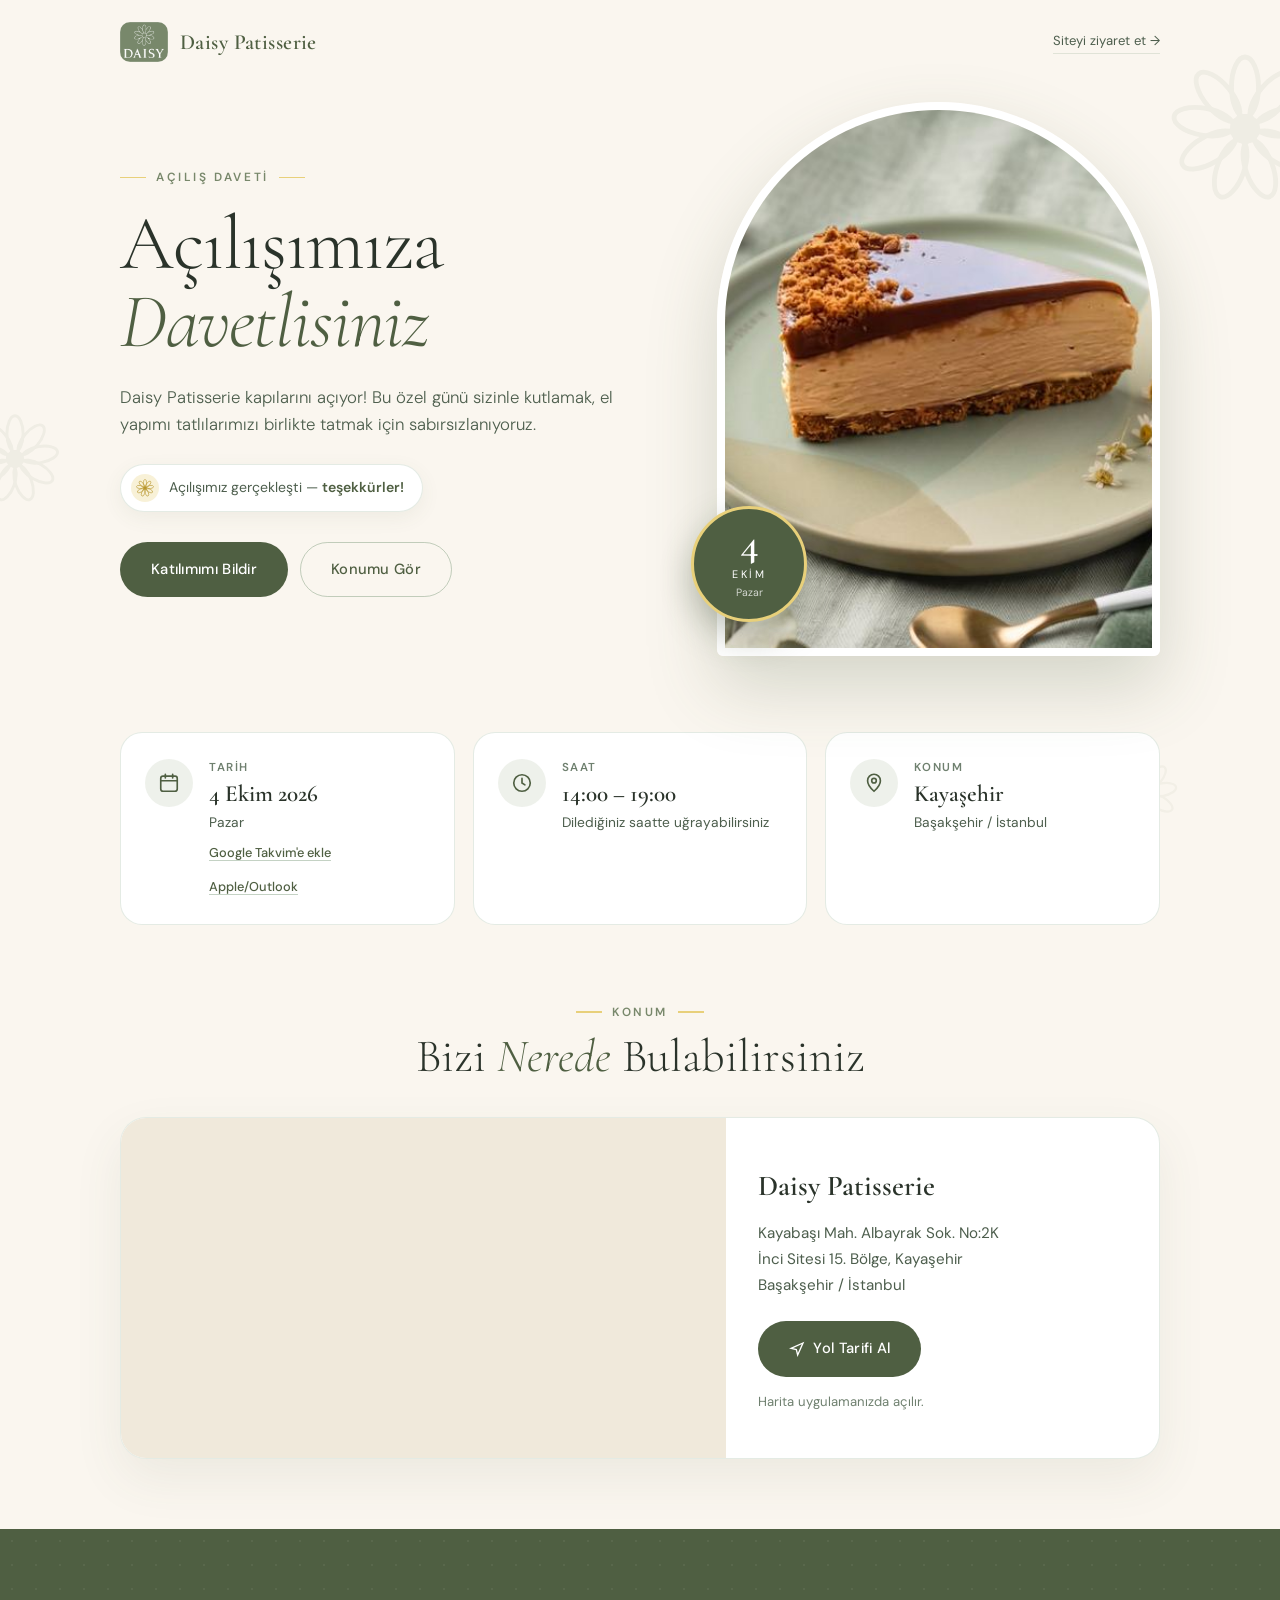
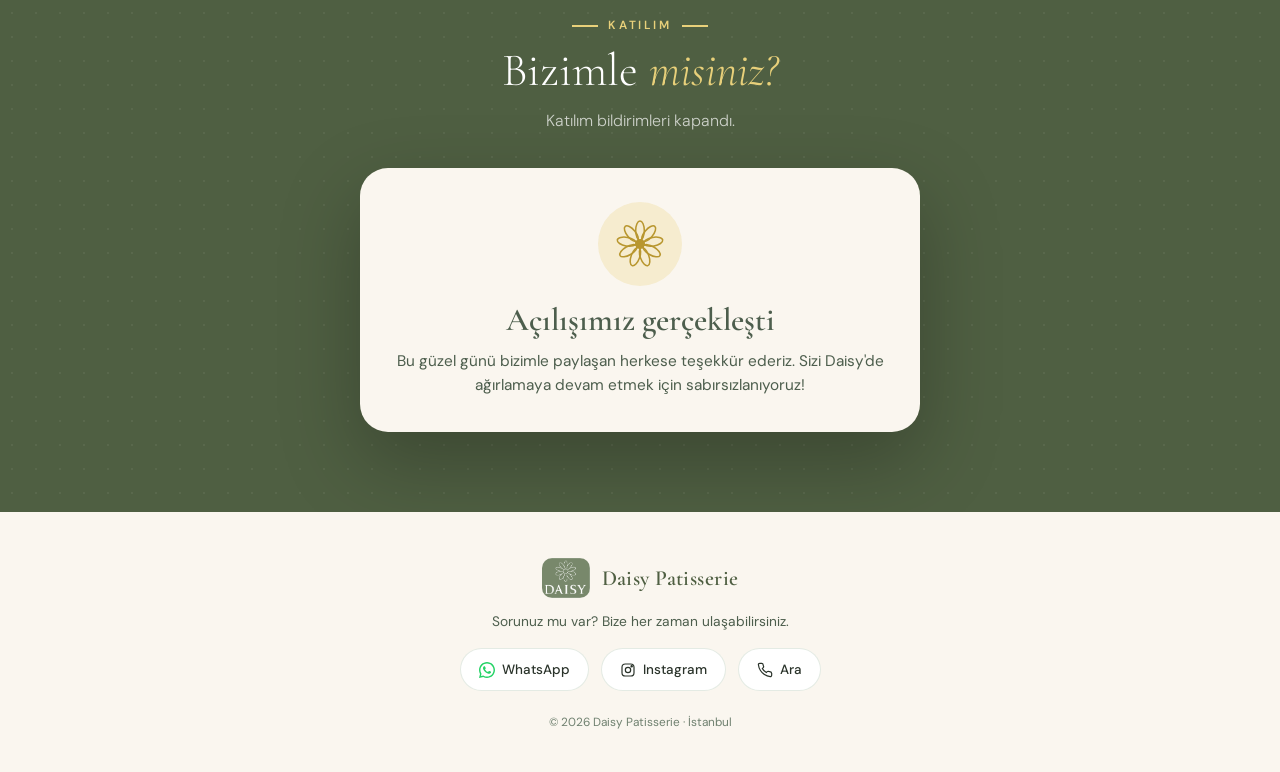
==== davet/index.html @ 061eaac6 "Acilis daveti sayfasi (/davet) + admin panelinde katilim listesi Davet sayfasi: tarih/saat/konum, Go" ====
<!DOCTYPE html>
<html lang="tr">
<head>
<meta charset="UTF-8">
<meta name="viewport" content="width=device-width, initial-scale=1.0, viewport-fit=cover">
<title>Açılışımıza Davetlisiniz · Daisy Patisserie</title>
<meta name="description" content="Daisy Patisserie açılışına davetlisiniz! 4 Ekim 2026 Pazar, 14:00 – 19:00 · Kayaşehir, Başakşehir.">
<meta name="robots" content="noindex">
<meta name="theme-color" content="#4f5f42">
<meta property="og:type" content="website">
<meta property="og:title" content="🌼 Açılışımıza Davetlisiniz · Daisy Patisserie">
<meta property="og:description" content="4 Ekim Pazar · 14:00 – 19:00 · Kayaşehir, Başakşehir. Katılım durumunuzu bildirmek için tıklayın.">
<meta property="og:image" content="https://www.daisypatisserie.com/davet/kapak.jpg">
<meta property="og:url" content="https://www.daisypatisserie.com/davet/">
<meta name="twitter:card" content="summary_large_image">
<link rel="icon" href="logo.png">
<link rel="preconnect" href="https://fonts.googleapis.com">
<link rel="preconnect" href="https://fonts.gstatic.com" crossorigin>
<link href="https://fonts.googleapis.com/css2?family=Cormorant+Garamond:ital,wght@0,300;0,400;0,600;1,300;1,400&family=DM+Sans:wght@300;400;500;600&display=swap" rel="stylesheet">
<style>
  :root {
    --sage: #78886b;
    --sage-light: #95a882;
    --sage-deep: #4f5f42;
    --sage-ink: #3d4a33;
    --cream: #FAF6EF;
    --cream-dark: #F0E9DB;
    --white: #FFFFFF;
    --text-dark: #2a332a;
    --text-mid: #4D5E4D;
    --text-light: #6f806f;
    --daisy-yellow: #E8D07A;
    --daisy-gold: #b8962e;
    --whatsapp: #25D366;
    --danger: #b0413e;
    --line: rgba(107,143,107,0.18);
    --ease: cubic-bezier(0.22,0.61,0.36,1);
  }
  * { margin: 0; padding: 0; box-sizing: border-box; }
  html { scroll-behavior: smooth; -webkit-text-size-adjust: 100%; }
  body {
    font-family: 'DM Sans', system-ui, sans-serif;
    background: var(--cream); color: var(--text-dark);
    line-height: 1.6; overflow-x: hidden;
    -webkit-font-smoothing: antialiased;
  }
  img { display: block; max-width: 100%; }
  a { color: inherit; }
  button, input, textarea { font: inherit; color: inherit; }
  ::selection { background: var(--sage); color: #fff; }
  :focus-visible { outline: 2px solid var(--sage-deep); outline-offset: 3px; border-radius: 6px; }

  .wrap { max-width: 1080px; margin: 0 auto; padding: 0 20px; }
  .serif { font-family: 'Cormorant Garamond', Georgia, serif; }

  /* ── Arka plan papatyaları ── */
  .bg-daisies { position: fixed; inset: 0; pointer-events: none; z-index: 0; overflow: hidden; }
  .bg-daisies svg { position: absolute; color: var(--sage); opacity: 0.08; animation: sway 9s ease-in-out infinite; }
  .bg-daisies svg:nth-child(1) { width: 150px; top: 6%;  right: -40px; }
  .bg-daisies svg:nth-child(2) { width: 90px;  top: 46%; left: -30px; animation-delay: -3s; }
  .bg-daisies svg:nth-child(3) { width: 70px;  bottom: 8%; right: 8%; animation-delay: -6s; opacity: 0.06; }
  @keyframes sway { 0%,100% { transform: rotate(0deg) translateY(0); } 50% { transform: rotate(12deg) translateY(-10px); } }

  main, header, footer { position: relative; z-index: 1; }

  /* ── Üst ── */
  .top { padding: 22px 0 0; }
  .top .wrap { display: flex; align-items: center; justify-content: space-between; }
  .brand { display: flex; align-items: center; gap: 12px; text-decoration: none; }
  .brand img { width: 48px; height: 40px; object-fit: cover; border-radius: 10px; }
  .brand span { font-family: 'Cormorant Garamond', serif; font-size: 1.35rem; font-weight: 600; letter-spacing: 0.02em; color: var(--sage-deep); }
  .top-link { font-size: 0.82rem; color: var(--text-mid); text-decoration: none; border-bottom: 1px solid var(--line); padding-bottom: 2px; }
  .top-link:hover { color: var(--sage-deep); border-color: var(--sage); }

  /* ── Hero ── */
  .hero { padding: 40px 0 56px; }
  .hero .wrap { display: grid; grid-template-columns: 1.1fr 0.9fr; gap: 56px; align-items: center; }
  .eyebrow {
    display: inline-flex; align-items: center; gap: 10px;
    font-size: 0.74rem; letter-spacing: 0.22em; text-transform: uppercase;
    color: var(--sage); font-weight: 600; margin-bottom: 18px;
  }
  .eyebrow::before, .eyebrow::after { content: ''; width: 26px; height: 1.5px; background: var(--daisy-yellow); }
  h1 {
    font-family: 'Cormorant Garamond', serif; font-weight: 300;
    font-size: clamp(2.8rem, 7vw, 4.8rem); line-height: 1.02; letter-spacing: -0.015em;
    color: var(--text-dark);
  }
  h1 em { font-style: italic; color: var(--sage-deep); display: block; }
  .lead { margin-top: 22px; font-size: 1.05rem; font-weight: 300; color: var(--text-mid); max-width: 30em; }
  .countdown {
    margin-top: 26px; display: inline-flex; align-items: center; gap: 10px;
    background: var(--white); border: 1px solid var(--line); border-radius: 50px;
    padding: 9px 18px 9px 10px; font-size: 0.88rem; color: var(--text-mid);
    box-shadow: 0 6px 20px rgba(79,95,66,0.07);
  }
  .countdown b { color: var(--sage-deep); font-weight: 600; }
  .countdown .dot {
    width: 28px; height: 28px; border-radius: 50%; background: rgba(232,208,122,0.3);
    display: grid; place-items: center; color: var(--daisy-gold);
  }
  .hero-actions { margin-top: 30px; display: flex; gap: 12px; flex-wrap: wrap; }
  .btn {
    display: inline-flex; align-items: center; justify-content: center; gap: 8px;
    padding: 15px 30px; border-radius: 50px; border: 1.5px solid transparent;
    font-size: 0.92rem; font-weight: 500; letter-spacing: 0.02em;
    text-decoration: none; cursor: pointer; transition: transform 0.25s var(--ease), box-shadow 0.25s, background 0.25s, color 0.25s, border-color 0.25s;
  }
  .btn:hover { transform: translateY(-2px); }
  .btn-primary { background: var(--sage-deep); color: #fff; }
  .btn-primary:hover { background: var(--sage-ink); box-shadow: 0 10px 28px rgba(79,95,66,0.3); }
  .btn-ghost { background: transparent; color: var(--sage-deep); border-color: rgba(107,143,107,0.4); }
  .btn-ghost:hover { background: rgba(107,143,107,0.08); border-color: var(--sage); }

  .hero-visual { position: relative; }
  .arch {
    position: relative; aspect-ratio: 4 / 5; border-radius: 999px 999px 28px 28px; overflow: hidden;
    box-shadow: 0 30px 70px rgba(79,95,66,0.22);
    border: 8px solid var(--white);
  }
  .arch img { width: 100%; height: 100%; object-fit: cover; }
  .stamp {
    position: absolute; left: -26px; bottom: 34px;
    width: 116px; height: 116px; border-radius: 50%;
    background: var(--sage-deep); color: #fff;
    display: flex; flex-direction: column; align-items: center; justify-content: center; text-align: center;
    box-shadow: 0 14px 34px rgba(61,74,51,0.35);
    border: 3px solid var(--daisy-yellow);
  }
  .stamp .d { font-family: 'Cormorant Garamond', serif; font-size: 2.6rem; font-weight: 600; line-height: 0.9; }
  .stamp .m { font-size: 0.68rem; letter-spacing: 0.22em; text-transform: uppercase; margin-top: 4px; }
  .stamp .w { font-size: 0.66rem; opacity: 0.75; margin-top: 2px; }

  /* ── Bilgi kartları ── */
  .section-head { text-align: center; margin-bottom: 34px; }
  .section-head .eyebrow { margin-bottom: 10px; }
  .section-head h2 { font-family: 'Cormorant Garamond', serif; font-weight: 300; font-size: clamp(2rem, 4.6vw, 2.9rem); line-height: 1.1; }
  .section-head h2 em { font-style: italic; color: var(--sage-deep); }

  .details { padding: 20px 0 60px; }
  .detail-grid { display: grid; grid-template-columns: repeat(3, 1fr); gap: 18px; }
  .detail {
    background: var(--white); border: 1px solid var(--line); border-radius: 22px;
    padding: 26px 24px; display: flex; gap: 16px; align-items: flex-start;
    transition: transform 0.3s var(--ease), box-shadow 0.3s;
  }
  .detail:hover { transform: translateY(-4px); box-shadow: 0 18px 40px rgba(79,95,66,0.1); }
  .detail .ico {
    flex-shrink: 0; width: 48px; height: 48px; border-radius: 50%;
    background: rgba(149,168,130,0.16); color: var(--sage-deep);
    display: grid; place-items: center;
  }
  .detail small { display: block; font-size: 0.72rem; letter-spacing: 0.14em; text-transform: uppercase; color: var(--text-light); font-weight: 600; }
  .detail strong { display: block; font-family: 'Cormorant Garamond', serif; font-size: 1.45rem; font-weight: 600; color: var(--text-dark); line-height: 1.2; margin-top: 4px; }
  .detail span { display: block; font-size: 0.86rem; color: var(--text-mid); margin-top: 2px; }
  .cal-links { display: flex; gap: 14px; flex-wrap: wrap; margin-top: 10px; }
  .cal-links a, .cal-links button {
    background: none; border: none; cursor: pointer; padding: 0;
    font-size: 0.8rem; font-weight: 500; color: var(--sage-deep);
    text-decoration: underline; text-decoration-color: rgba(107,143,107,0.4); text-underline-offset: 3px;
  }
  .cal-links a:hover, .cal-links button:hover { text-decoration-color: var(--sage-deep); }

  /* ── Harita ── */
  .location { padding: 10px 0 70px; }
  .map-card {
    display: grid; grid-template-columns: 1.4fr 1fr; background: var(--white);
    border: 1px solid var(--line); border-radius: 26px; overflow: hidden;
    box-shadow: 0 20px 50px rgba(79,95,66,0.08);
  }
  .map-frame { min-height: 340px; background: var(--cream-dark); }
  .map-frame iframe { width: 100%; height: 100%; min-height: 340px; border: 0; display: block; filter: saturate(0.85); }
  .map-info { padding: 34px 32px; display: flex; flex-direction: column; justify-content: center; }
  .map-info h3 { font-family: 'Cormorant Garamond', serif; font-size: 1.8rem; font-weight: 600; color: var(--text-dark); margin-bottom: 12px; }
  .map-info address { font-style: normal; font-size: 0.95rem; color: var(--text-mid); line-height: 1.7; }
  .map-info .btn { margin-top: 22px; align-self: flex-start; }
  .map-info .sub-link { margin-top: 14px; font-size: 0.82rem; color: var(--text-light); }

  /* ── Katılım (RSVP) ── */
  .rsvp { background: var(--sage-deep); padding: 80px 0; position: relative; overflow: hidden; }
  .rsvp::before {
    content: ''; position: absolute; inset: 0; pointer-events: none; opacity: 0.06;
    background-image: radial-gradient(rgba(255,255,255,0.9) 1px, transparent 1px);
    background-size: 24px 24px;
  }
  .rsvp .section-head h2 { color: #fff; }
  .rsvp .section-head h2 em { color: var(--daisy-yellow); }
  .rsvp .section-head p { color: rgba(255,255,255,0.72); margin-top: 12px; font-weight: 300; }
  .rsvp .eyebrow { color: var(--daisy-yellow); }

  .rsvp-card {
    position: relative; max-width: 560px; margin: 0 auto;
    background: var(--cream); border-radius: 28px; padding: 34px 32px;
    box-shadow: 0 30px 80px rgba(0,0,0,0.25);
  }
  .q-label { display: block; font-size: 0.78rem; letter-spacing: 0.12em; text-transform: uppercase; color: var(--text-light); font-weight: 600; margin-bottom: 10px; }
  .choice-row { display: grid; grid-template-columns: 1fr 1fr; gap: 12px; }
  .choice {
    display: flex; flex-direction: column; align-items: center; gap: 6px; text-align: center;
    padding: 20px 12px; border-radius: 18px; cursor: pointer;
    background: var(--white); border: 2px solid var(--line);
    transition: all 0.25s var(--ease);
  }
  .choice .em { font-size: 1.7rem; line-height: 1; }
  .choice .t { font-weight: 600; font-size: 0.98rem; color: var(--text-dark); }
  .choice .s { font-size: 0.76rem; color: var(--text-light); }
  .choice:hover { border-color: var(--sage-light); transform: translateY(-2px); }
  .choice[aria-pressed="true"].yes { border-color: var(--sage-deep); background: rgba(149,168,130,0.14); box-shadow: 0 8px 22px rgba(79,95,66,0.14); }
  .choice[aria-pressed="true"].no { border-color: var(--text-light); background: var(--cream-dark); }

  .fields { display: none; margin-top: 24px; }
  .fields.show { display: block; animation: rise 0.4s var(--ease); }
  @keyframes rise { from { opacity: 0; transform: translateY(8px); } to { opacity: 1; transform: none; } }
  .field { margin-bottom: 18px; }
  .field label { display: block; font-size: 0.86rem; font-weight: 500; color: var(--text-dark); margin-bottom: 7px; }
  .field label i { font-style: normal; font-weight: 400; color: var(--text-light); }
  .input {
    width: 100%; padding: 14px 16px; border-radius: 14px;
    background: var(--white); border: 1.5px solid rgba(107,143,107,0.25);
    font-size: 1rem; outline: none; transition: border-color 0.2s, box-shadow 0.2s;
  }
  .input:focus { border-color: var(--sage); box-shadow: 0 0 0 4px rgba(149,168,130,0.18); }
  textarea.input { resize: vertical; min-height: 84px; }
  .input.err { border-color: var(--danger); }

  .stepper { display: inline-flex; align-items: center; background: var(--white); border: 1.5px solid rgba(107,143,107,0.25); border-radius: 50px; padding: 5px; }
  .stepper button {
    width: 42px; height: 42px; border-radius: 50%; border: none; cursor: pointer;
    background: rgba(149,168,130,0.16); color: var(--sage-deep); font-size: 1.3rem; line-height: 1;
    transition: background 0.2s, color 0.2s;
  }
  .stepper button:hover:not(:disabled) { background: var(--sage-deep); color: #fff; }
  .stepper button:disabled { opacity: 0.35; cursor: default; }
  .stepper output { min-width: 64px; text-align: center; font-family: 'Cormorant Garamond', serif; font-size: 1.7rem; font-weight: 600; color: var(--text-dark); }
  .stepper-hint { display: block; font-size: 0.78rem; color: var(--text-light); margin-top: 6px; }

  .submit { width: 100%; margin-top: 8px; padding: 17px; font-size: 1rem; }
  .submit[disabled] { opacity: 0.7; cursor: progress; transform: none; }
  .form-msg { display: none; margin-top: 14px; padding: 12px 14px; border-radius: 12px; font-size: 0.88rem; }
  .form-msg.show { display: block; }
  .form-msg.error { background: rgba(176,65,62,0.1); color: var(--danger); border: 1px solid rgba(176,65,62,0.25); }
  .privacy { margin-top: 16px; font-size: 0.74rem; color: var(--text-light); text-align: center; }

  .done { display: none; text-align: center; }
  .done.show { display: block; animation: rise 0.5s var(--ease); }
  .done .big { width: 84px; height: 84px; margin: 0 auto 16px; border-radius: 50%; display: grid; place-items: center; background: rgba(232,208,122,0.28); color: var(--daisy-gold); }
  .done h3 { font-family: 'Cormorant Garamond', serif; font-size: 2rem; font-weight: 600; line-height: 1.15; }
  .done p { margin-top: 10px; color: var(--text-mid); font-size: 0.96rem; }
  .done .summary { margin: 18px auto 0; display: inline-block; background: var(--white); border: 1px solid var(--line); border-radius: 14px; padding: 12px 18px; font-size: 0.9rem; color: var(--text-mid); }
  .done .summary b { color: var(--text-dark); }
  .done .cal-links { justify-content: center; margin-top: 18px; }
  .done .change { margin-top: 22px; background: none; border: none; cursor: pointer; font-size: 0.84rem; color: var(--text-light); text-decoration: underline; text-underline-offset: 3px; }
  .done .change:hover { color: var(--text-dark); }

  .closed { display: none; text-align: center; color: var(--text-mid); }
  .closed.show { display: block; }

  /* ── Alt ── */
  footer { padding: 46px 0 40px; text-align: center; }
  footer .brand { justify-content: center; }
  footer p { margin-top: 12px; font-size: 0.86rem; color: var(--text-mid); }
  .foot-links { margin-top: 16px; display: flex; justify-content: center; gap: 12px; flex-wrap: wrap; }
  .foot-links a {
    display: inline-flex; align-items: center; gap: 7px; text-decoration: none;
    padding: 10px 18px; border-radius: 50px; font-size: 0.84rem; font-weight: 500;
    background: var(--white); border: 1px solid var(--line); color: var(--text-dark);
    transition: border-color 0.2s, transform 0.2s;
  }
  .foot-links a:hover { border-color: var(--sage); transform: translateY(-2px); }
  .foot-links a.wa svg { color: var(--whatsapp); }
  .copy { margin-top: 22px; font-size: 0.74rem; color: var(--text-light); }

  /* ── Konfeti papatyalar ── */
  .confetti { position: fixed; inset: 0; pointer-events: none; z-index: 50; overflow: hidden; }
  .confetti svg { position: absolute; top: -40px; animation: fall linear forwards; color: var(--daisy-yellow); }
  @keyframes fall { to { transform: translateY(110vh) rotate(540deg); opacity: 0.2; } }

  /* ── Duyarlı düzen ── */
  @media (max-width: 860px) {
    .hero { padding: 26px 0 44px; }
    .hero .wrap { grid-template-columns: 1fr; gap: 34px; }
    .hero-visual { order: -1; max-width: 230px; margin: 0 auto; width: 64%; }
    .arch { border-width: 6px; }
    .hero-text { text-align: center; }
    .lead { margin-left: auto; margin-right: auto; }
    .hero-actions { justify-content: center; }
    .stamp { left: -30px; bottom: 18px; width: 84px; height: 84px; }
    .stamp .d { font-size: 1.9rem; }
    .stamp .m { font-size: 0.6rem; }
    .detail-grid { grid-template-columns: 1fr; }
    .map-card { grid-template-columns: 1fr; }
    .map-frame, .map-frame iframe { min-height: 260px; }
    .map-info { padding: 26px 22px; }
  }
  @media (max-width: 480px) {
    .rsvp { padding: 60px 0; }
    .rsvp-card { padding: 26px 18px; border-radius: 22px; }
    .choice { padding: 16px 8px; }
    .hero-actions { flex-direction: column; }
    .hero-actions .btn { width: 100%; white-space: nowrap; }
    .top-link { display: none; }
  }
  @media (prefers-reduced-motion: reduce) {
    *, *::before, *::after { animation: none !important; transition: none !important; }
    html { scroll-behavior: auto; }
  }
</style>
</head>
<body>

<svg width="0" height="0" style="position:absolute" aria-hidden="true">
  <symbol id="daisy" viewBox="0 0 100 100">
    <g fill="none" stroke="currentColor" stroke-width="3.2">
      <ellipse cx="50" cy="22" rx="9" ry="20"/>
      <ellipse cx="50" cy="22" rx="9" ry="20" transform="rotate(40 50 50)"/>
      <ellipse cx="50" cy="22" rx="9" ry="20" transform="rotate(80 50 50)"/>
      <ellipse cx="50" cy="22" rx="9" ry="20" transform="rotate(120 50 50)"/>
      <ellipse cx="50" cy="22" rx="9" ry="20" transform="rotate(160 50 50)"/>
      <ellipse cx="50" cy="22" rx="9" ry="20" transform="rotate(200 50 50)"/>
      <ellipse cx="50" cy="22" rx="9" ry="20" transform="rotate(240 50 50)"/>
      <ellipse cx="50" cy="22" rx="9" ry="20" transform="rotate(280 50 50)"/>
      <ellipse cx="50" cy="22" rx="9" ry="20" transform="rotate(320 50 50)"/>
    </g>
    <circle cx="50" cy="50" r="10" fill="currentColor"/>
  </symbol>
</svg>

<div class="bg-daisies" aria-hidden="true">
  <svg viewBox="0 0 100 100"><use href="#daisy"/></svg>
  <svg viewBox="0 0 100 100"><use href="#daisy"/></svg>
  <svg viewBox="0 0 100 100"><use href="#daisy"/></svg>
</div>

<header class="top">
  <div class="wrap">
    <a class="brand" href="https://www.daisypatisserie.com/">
      <img src="logo.png" alt="">
      <span>Daisy Patisserie</span>
    </a>
    <a class="top-link" href="https://www.daisypatisserie.com/">Siteyi ziyaret et →</a>
  </div>
</header>

<main>
  <!-- HERO -->
  <section class="hero">
    <div class="wrap">
      <div class="hero-text">
        <div class="eyebrow">Açılış Daveti</div>
        <h1>Açılışımıza <em>Davetlisiniz</em></h1>
        <p class="lead">Daisy Patisserie kapılarını açıyor! Bu özel günü sizinle kutlamak, el yapımı tatlılarımızı birlikte tatmak için sabırsızlanıyoruz.</p>
        <div class="countdown" id="countdown">
          <span class="dot"><svg width="18" height="18" viewBox="0 0 100 100"><use href="#daisy"/></svg></span>
          <span id="countdownText">4 Ekim Pazar · 14:00 – 19:00</span>
        </div>
        <div class="hero-actions">
          <a class="btn btn-primary" href="#katilim">Katılımımı Bildir</a>
          <a class="btn btn-ghost" href="#konum">Konumu Gör</a>
        </div>
      </div>
      <div class="hero-visual">
        <div class="arch"><img src="kapak.jpg" alt="Papatyalar arasında Lotus cheesecake dilimi" width="700" height="499"></div>
        <div class="stamp" aria-hidden="true">
          <span class="d">4</span>
          <span class="m">Ekim</span>
          <span class="w">Pazar</span>
        </div>
      </div>
    </div>
  </section>

  <!-- DETAYLAR -->
  <section class="details" aria-label="Etkinlik bilgileri">
    <div class="wrap">
      <div class="detail-grid">
        <div class="detail">
          <div class="ico"><svg width="22" height="22" viewBox="0 0 24 24" fill="none" stroke="currentColor" stroke-width="1.8" stroke-linecap="round"><rect x="3" y="4.5" width="18" height="16.5" rx="2.5"/><path d="M3 9.5h18M8 2.5v4M16 2.5v4"/></svg></div>
          <div>
            <small>Tarih</small>
            <strong>4 Ekim 2026</strong>
            <span>Pazar</span>
            <div class="cal-links">
              <a id="gcalLink" href="#" target="_blank" rel="noopener">Google Takvim'e ekle</a>
              <button type="button" onclick="downloadIcs()">Apple/Outlook</button>
            </div>
          </div>
        </div>
        <div class="detail">
          <div class="ico"><svg width="22" height="22" viewBox="0 0 24 24" fill="none" stroke="currentColor" stroke-width="1.8" stroke-linecap="round"><circle cx="12" cy="12" r="9"/><path d="M12 7v5l3.2 2"/></svg></div>
          <div>
            <small>Saat</small>
            <strong>14:00 – 19:00</strong>
            <span>Dilediğiniz saatte uğrayabilirsiniz</span>
          </div>
        </div>
        <div class="detail">
          <div class="ico"><svg width="22" height="22" viewBox="0 0 24 24" fill="none" stroke="currentColor" stroke-width="1.8" stroke-linecap="round"><path d="M12 21s-7-6.2-7-11.5A7 7 0 0 1 19 9.5C19 14.8 12 21 12 21z"/><circle cx="12" cy="9.5" r="2.5"/></svg></div>
          <div>
            <small>Konum</small>
            <strong>Kayaşehir</strong>
            <span>Başakşehir / İstanbul</span>
          </div>
        </div>
      </div>
    </div>
  </section>

  <!-- KONUM -->
  <section class="location" id="konum">
    <div class="wrap">
      <div class="section-head">
        <div class="eyebrow">Konum</div>
        <h2>Bizi <em>Nerede</em> Bulabilirsiniz</h2>
      </div>
      <div class="map-card">
        <div class="map-frame">
          <iframe id="mapFrame" title="Daisy Patisserie konumu" loading="lazy" referrerpolicy="no-referrer-when-downgrade"></iframe>
        </div>
        <div class="map-info">
          <h3>Daisy Patisserie</h3>
          <address>
            Kayabaşı Mah. Albayrak Sok. No:2K<br>
            İnci Sitesi 15. Bölge, Kayaşehir<br>
            Başakşehir / İstanbul
          </address>
          <a class="btn btn-primary" id="dirLink" href="#" target="_blank" rel="noopener">
            <svg width="16" height="16" viewBox="0 0 24 24" fill="none" stroke="currentColor" stroke-width="2" stroke-linecap="round"><path d="M3 11l18-8-8 18-2-8-8-2z"/></svg>
            Yol Tarifi Al
          </a>
          <div class="sub-link">Harita uygulamanızda açılır.</div>
        </div>
      </div>
    </div>
  </section>

  <!-- KATILIM -->
  <section class="rsvp" id="katilim">
    <div class="wrap">
      <div class="section-head">
        <div class="eyebrow">Katılım</div>
        <h2>Bizimle <em>misiniz?</em></h2>
        <p>Hazırlıklarımızı planlayabilmemiz için lütfen katılım durumunuzu bildirin.</p>
      </div>

      <div class="rsvp-card">
        <!-- Form -->
        <form id="rsvpForm" novalidate>
          <span class="q-label" id="choiceLabel">Katılım durumunuz</span>
          <div class="choice-row" role="group" aria-labelledby="choiceLabel">
            <button type="button" class="choice yes" id="btnYes" aria-pressed="false" onclick="choose(true)">
              <span class="em">🌼</span>
              <span class="t">Katılıyorum</span>
              <span class="s">Orada olacağım</span>
            </button>
            <button type="button" class="choice no" id="btnNo" aria-pressed="false" onclick="choose(false)">
              <span class="em">💌</span>
              <span class="t">Katılamıyorum</span>
              <span class="s">Bu sefer olmayacak</span>
            </button>
          </div>

          <div class="fields" id="fields">
            <div class="field">
              <label for="fName">Adınız Soyadınız</label>
              <input class="input" id="fName" type="text" autocomplete="name" maxlength="80" placeholder="Örn. Ayşe Yılmaz">
            </div>
            <div class="field" id="countField">
              <label>Kaç kişi geleceksiniz? <i>(siz dahil)</i></label>
              <div class="stepper">
                <button type="button" id="minusBtn" onclick="stepCount(-1)" aria-label="Azalt">−</button>
                <output id="countOut" aria-live="polite">1</output>
                <button type="button" id="plusBtn" onclick="stepCount(1)" aria-label="Arttır">+</button>
              </div>
              <span class="stepper-hint" id="countHint">Sadece siz</span>
            </div>
            <div class="field">
              <label for="fNote">Eklemek istediğiniz bir not <i>(isteğe bağlı)</i></label>
              <textarea class="input" id="fNote" maxlength="400" placeholder="Örn. Saat 16:00 gibi geleceğiz"></textarea>
            </div>
            <button type="submit" class="btn btn-primary submit" id="submitBtn">Yanıtımı Gönder</button>
            <div class="form-msg" id="formMsg" role="alert"></div>
            <p class="privacy">Bilgileriniz yalnızca açılış organizasyonu için kullanılır ve kimseyle paylaşılmaz.</p>
          </div>
        </form>

        <!-- Teşekkür -->
        <div class="done" id="doneView" aria-live="polite">
          <div class="big"><svg width="48" height="48" viewBox="0 0 100 100"><use href="#daisy"/></svg></div>
          <h3 id="doneTitle">Teşekkürler!</h3>
          <p id="doneText"></p>
          <div class="summary" id="doneSummary"></div>
          <div class="cal-links" id="doneCal">
            <a id="gcalLink2" href="#" target="_blank" rel="noopener">Google Takvim'e ekle</a>
            <button type="button" onclick="downloadIcs()">Apple/Outlook takvimine ekle</button>
          </div>
          <button type="button" class="change" onclick="editAnswer()">Yanıtımı değiştir</button>
        </div>

        <!-- Etkinlik bitti -->
        <div class="closed" id="closedView">
          <div class="done show" style="animation:none">
            <div class="big"><svg width="48" height="48" viewBox="0 0 100 100"><use href="#daisy"/></svg></div>
            <h3>Açılışımız gerçekleşti</h3>
            <p>Bu güzel günü bizimle paylaşan herkese teşekkür ederiz. Sizi Daisy'de ağırlamaya devam etmek için sabırsızlanıyoruz!</p>
          </div>
        </div>
      </div>
    </div>
  </section>
</main>

<footer>
  <div class="wrap">
    <a class="brand" href="https://www.daisypatisserie.com/">
      <img src="logo.png" alt="">
      <span>Daisy Patisserie</span>
    </a>
    <p>Sorunuz mu var? Bize her zaman ulaşabilirsiniz.</p>
    <div class="foot-links">
      <a class="wa" href="https://wa.me/905318575258?text=Merhaba%2C%20a%C3%A7%C4%B1l%C4%B1%C5%9F%20daveti%20hakk%C4%B1nda%20bilgi%20almak%20istiyorum." target="_blank" rel="noopener">
        <svg width="16" height="16" viewBox="0 0 24 24" fill="currentColor"><path d="M17.47 14.38c-.3-.15-1.76-.87-2.03-.97-.27-.1-.47-.15-.67.15-.2.3-.77.97-.94 1.16-.17.2-.35.22-.64.08-.3-.15-1.26-.46-2.39-1.48-.88-.79-1.48-1.76-1.65-2.06-.17-.3-.02-.46.13-.6.13-.14.3-.35.45-.52.15-.17.2-.3.3-.5.1-.2.05-.37-.03-.52-.07-.15-.67-1.61-.92-2.2-.24-.58-.49-.5-.67-.51h-.57c-.2 0-.52.07-.79.37-.27.3-1.04 1.02-1.04 2.48s1.07 2.88 1.21 3.07c.15.2 2.1 3.2 5.08 4.49.71.31 1.26.49 1.7.63.71.23 1.36.2 1.87.12.57-.09 1.76-.72 2.01-1.41.25-.7.25-1.29.17-1.41-.07-.13-.27-.2-.57-.35zM12 0C5.37 0 0 5.37 0 12c0 2.12.55 4.1 1.52 5.83L0 24l6.34-1.51A11.96 11.96 0 0 0 12 24c6.63 0 12-5.37 12-12S18.63 0 12 0zm0 21.82a9.82 9.82 0 0 1-5.01-1.37l-.36-.22-3.77.9.96-3.67-.24-.37A9.82 9.82 0 0 1 2.18 12C2.18 6.58 6.58 2.18 12 2.18S21.82 6.58 21.82 12 17.42 21.82 12 21.82z"/></svg>
        WhatsApp
      </a>
      <a href="https://www.instagram.com/daisypatisserie_/" target="_blank" rel="noopener">
        <svg width="16" height="16" viewBox="0 0 24 24" fill="none" stroke="currentColor" stroke-width="1.8"><rect x="3" y="3" width="18" height="18" rx="5"/><circle cx="12" cy="12" r="4"/><circle cx="17.5" cy="6.5" r="1" fill="currentColor"/></svg>
        Instagram
      </a>
      <a href="tel:+905318575258">
        <svg width="16" height="16" viewBox="0 0 24 24" fill="none" stroke="currentColor" stroke-width="1.8" stroke-linecap="round"><path d="M22 16.9v3a2 2 0 0 1-2.2 2 19.8 19.8 0 0 1-8.6-3.1 19.5 19.5 0 0 1-6-6A19.8 19.8 0 0 1 2.1 4.2 2 2 0 0 1 4.1 2h3a2 2 0 0 1 2 1.7c.1.9.4 1.8.7 2.7a2 2 0 0 1-.5 2.1L8 9.8a16 16 0 0 0 6 6l1.3-1.3a2 2 0 0 1 2.1-.4c.9.3 1.8.6 2.7.7a2 2 0 0 1 1.7 2z"/></svg>
        Ara
      </a>
    </div>
    <div class="copy">© 2026 Daisy Patisserie · İstanbul</div>
  </div>
</footer>

<script src="api.js"></script>
<script>
(function () {
  const EVENT_START = new Date('2026-10-04T14:00:00+03:00');
  const EVENT_END = new Date('2026-10-04T19:00:00+03:00');
  const ADDRESS = 'Kayabaşı Mah. Albayrak Sok. No:2K, İnci Sitesi 15. Bölge, Kayaşehir, Başakşehir, İstanbul';
  const MAP_Q = 'Daisy Patisserie, Kayaşehir, Başakşehir, İstanbul';
  const STORE_KEY = 'daisy_davet_2026';

  let attending = null;
  let count = 1;

  // ── Harita & yol tarifi ──
  document.getElementById('mapFrame').src = 'https://maps.google.com/maps?q=' + encodeURIComponent(MAP_Q) + '&z=16&hl=tr&output=embed';
  document.getElementById('dirLink').href = 'https://www.google.com/maps/dir/?api=1&destination=' + encodeURIComponent(MAP_Q);

  // ── Takvim ──
  const gcal = 'https://calendar.google.com/calendar/render?action=TEMPLATE'
    + '&text=' + encodeURIComponent('Daisy Patisserie Açılışı 🌼')
    + '&dates=20261004T110000Z/20261004T160000Z'
    + '&location=' + encodeURIComponent(ADDRESS)
    + '&details=' + encodeURIComponent('Daisy Patisserie açılışına davetlisiniz! https://www.daisypatisserie.com/davet/');
  document.getElementById('gcalLink').href = gcal;
  document.getElementById('gcalLink2').href = gcal;

  window.downloadIcs = function () {
    const ics = [
      'BEGIN:VCALENDAR', 'VERSION:2.0', 'PRODID:-//Daisy Patisserie//Davet//TR', 'CALSCALE:GREGORIAN',
      'BEGIN:VEVENT',
      'UID:daisy-acilis-20261004@daisypatisserie.com',
      'DTSTAMP:' + new Date().toISOString().replace(/[-:]/g, '').replace(/\.\d{3}/, ''),
      'DTSTART:20261004T110000Z', 'DTEND:20261004T160000Z',
      'SUMMARY:Daisy Patisserie Açılışı',
      'LOCATION:' + ADDRESS.replace(/,/g, '\\,'),
      'DESCRIPTION:Daisy Patisserie açılışına davetlisiniz!',
      'BEGIN:VALARM', 'TRIGGER:-PT3H', 'ACTION:DISPLAY', 'DESCRIPTION:Daisy Patisserie açılışı bugün', 'END:VALARM',
      'END:VEVENT', 'END:VCALENDAR'
    ].join('\r\n');
    const a = document.createElement('a');
    a.href = URL.createObjectURL(new Blob([ics], { type: 'text/calendar;charset=utf-8' }));
    a.download = 'daisy-patisserie-acilis.ics';
    document.body.appendChild(a); a.click(); a.remove();
  };

  // ── Geri sayım ──
  function updateCountdown() {
    const now = new Date();
    const el = document.getElementById('countdownText');
    if (now > EVENT_END) {
      el.innerHTML = 'Açılışımız gerçekleşti — <b>teşekkürler!</b>';
      return;
    }
    if (now >= EVENT_START) { el.innerHTML = '<b>Şu an açığız!</b> 19:00\'a kadar sizi bekliyoruz'; return; }
    const startOfToday = new Date(now.getFullYear(), now.getMonth(), now.getDate());
    const startOfEvent = new Date(2026, 9, 4);
    const days = Math.round((startOfEvent - startOfToday) / 86400000);
    if (days <= 0) el.innerHTML = '<b>Açılış bugün!</b> 14:00 – 19:00';
    else if (days === 1) el.innerHTML = '<b>Açılış yarın!</b> 14:00 – 19:00';
    else el.innerHTML = 'Açılışa <b>' + days + ' gün</b> kaldı · 4 Ekim Pazar';
  }
  updateCountdown();
  setInterval(updateCountdown, 60000);

  // ── Depolama ──
  function loadSaved() { try { return JSON.parse(localStorage.getItem(STORE_KEY) || 'null'); } catch (e) { return null; } }
  function save(v) { try { localStorage.setItem(STORE_KEY, JSON.stringify(v)); } catch (e) {} }
  function newId() {
    try { if (crypto.randomUUID) return crypto.randomUUID(); } catch (e) {}
    return 'id-' + Date.now().toString(36) + '-' + Math.random().toString(36).slice(2, 10);
  }

  // ── Seçim ──
  window.choose = function (yes) {
    attending = yes;
    document.getElementById('btnYes').setAttribute('aria-pressed', String(yes));
    document.getElementById('btnNo').setAttribute('aria-pressed', String(!yes));
    document.getElementById('fields').classList.add('show');
    document.getElementById('countField').style.display = yes ? '' : 'none';
    document.getElementById('fNote').placeholder = yes ? 'Örn. Saat 16:00 gibi geleceğiz' : 'Örn. Başarılar dilerim, en kısa zamanda uğrayacağım!';
    hideMsg();
    setTimeout(() => document.getElementById('fName').focus({ preventScroll: true }), 50);
  };

  window.stepCount = function (d) {
    count = Math.max(1, Math.min(10, count + d));
    document.getElementById('countOut').textContent = count;
    document.getElementById('minusBtn').disabled = count <= 1;
    document.getElementById('plusBtn').disabled = count >= 10;
    document.getElementById('countHint').textContent = count === 1 ? 'Sadece siz' : 'Siz ve ' + (count - 1) + ' kişi daha';
  };
  stepCount(0);

  function showMsg(t) { const m = document.getElementById('formMsg'); m.textContent = t; m.className = 'form-msg show error'; }
  function hideMsg() { document.getElementById('formMsg').className = 'form-msg'; }

  // ── Gönder ──
  document.getElementById('rsvpForm').addEventListener('submit', async function (e) {
    e.preventDefault();
    hideMsg();
    const nameEl = document.getElementById('fName');
    const name = nameEl.value.replace(/\s+/g, ' ').trim();
    if (attending === null) { showMsg('Lütfen önce katılım durumunuzu seçin.'); return; }
    if (name.length < 2) { nameEl.classList.add('err'); nameEl.focus(); showMsg('Lütfen adınızı ve soyadınızı yazın.'); return; }
    nameEl.classList.remove('err');
    if (!window.DAVET_API) { showMsg('Katılım sistemi kısa süre içinde aktif olacak. Lütfen biraz sonra tekrar deneyin.'); return; }

    const saved = loadSaved();
    const payload = {
      id: (saved && saved.id) || newId(),
      name: name,
      attending: attending,
      count: attending ? count : 0,
      note: document.getElementById('fNote').value.trim()
    };

    const btn = document.getElementById('submitBtn');
    btn.disabled = true; btn.textContent = 'Gönderiliyor...';
    try {
      const ctrl = new AbortController();
      const timer = setTimeout(() => ctrl.abort(), 20000);
      const res = await fetch(window.DAVET_API, {
        method: 'POST',
        headers: { 'Content-Type': 'text/plain;charset=utf-8' },
        body: JSON.stringify(payload),
        signal: ctrl.signal
      });
      clearTimeout(timer);
      const data = await res.json();
      if (!data.ok) throw new Error(data.error || 'Kayıt yapılamadı');
      save({ id: data.id || payload.id, name: payload.name, attending: payload.attending, count: payload.count, note: payload.note });
      showDone(true);
    } catch (err) {
      showMsg('Yanıtınız gönderilemedi. İnternet bağlantınızı kontrol edip tekrar deneyin' + (err && err.message && err.name !== 'AbortError' && !/fetch|JSON|network/i.test(err.message) ? ' (' + err.message + ')' : '') + '.');
    } finally {
      btn.disabled = false; btn.textContent = 'Yanıtımı Gönder';
    }
  });

  // ── Teşekkür görünümü ──
  function showDone(celebrate) {
    const s = loadSaved();
    if (!s) return;
    document.getElementById('rsvpForm').style.display = 'none';
    const v = document.getElementById('doneView');
    const first = s.name.split(' ')[0];
    if (s.attending) {
      document.getElementById('doneTitle').textContent = 'Harika, ' + first + '!';
      document.getElementById('doneText').textContent = 'Sizi 4 Ekim Pazar günü aramızda görmek için sabırsızlanıyoruz.';
      document.getElementById('doneSummary').innerHTML = '🌼 <b>' + (s.count === 1 ? '1 kişi' : s.count + ' kişi') + '</b> olarak kaydınız alındı';
      document.getElementById('doneSummary').style.display = '';
      document.getElementById('doneCal').style.display = '';
      if (celebrate) confetti();
    } else {
      document.getElementById('doneTitle').textContent = 'Teşekkürler, ' + first + '!';
      document.getElementById('doneText').textContent = 'Yanıtınız bize ulaştı. Sizi en kısa zamanda Daisy\'de ağırlamayı umuyoruz.';
      document.getElementById('doneSummary').style.display = 'none';
      document.getElementById('doneCal').style.display = 'none';
    }
    v.classList.add('show');
  }

  window.editAnswer = function () {
    const s = loadSaved();
    document.getElementById('doneView').classList.remove('show');
    document.getElementById('rsvpForm').style.display = '';
    if (s) {
      document.getElementById('fName').value = s.name || '';
      document.getElementById('fNote').value = s.note || '';
      count = s.count || 1; stepCount(0);
      choose(!!s.attending);
    }
  };

  function confetti() {
    if (window.matchMedia('(prefers-reduced-motion: reduce)').matches) return;
    const box = document.createElement('div');
    box.className = 'confetti';
    const colors = ['#E8D07A', '#ffffff', '#95a882', '#E8D07A'];
    for (let i = 0; i < 26; i++) {
      const s = document.createElementNS('http://www.w3.org/2000/svg', 'svg');
      s.setAttribute('viewBox', '0 0 100 100');
      const size = 16 + Math.random() * 22;
      s.style.width = s.style.height = size + 'px';
      s.style.left = (Math.random() * 100) + 'vw';
      s.style.color = colors[i % colors.length];
      s.style.animationDuration = (2.6 + Math.random() * 2.2) + 's';
      s.style.animationDelay = (Math.random() * 0.8) + 's';
      s.innerHTML = '<use href="#daisy"/>';
      box.appendChild(s);
    }
    document.body.appendChild(box);
    setTimeout(() => box.remove(), 6000);
  }

  // ── Başlangıç durumu ──
  if (new Date() > EVENT_END) {
    document.getElementById('rsvpForm').style.display = 'none';
    document.getElementById('closedView').classList.add('show');
    document.querySelector('.rsvp .section-head p').textContent = 'Katılım bildirimleri kapandı.';
  } else if (loadSaved()) {
    showDone(false);
  }
})();
</script>
</body>
</html>
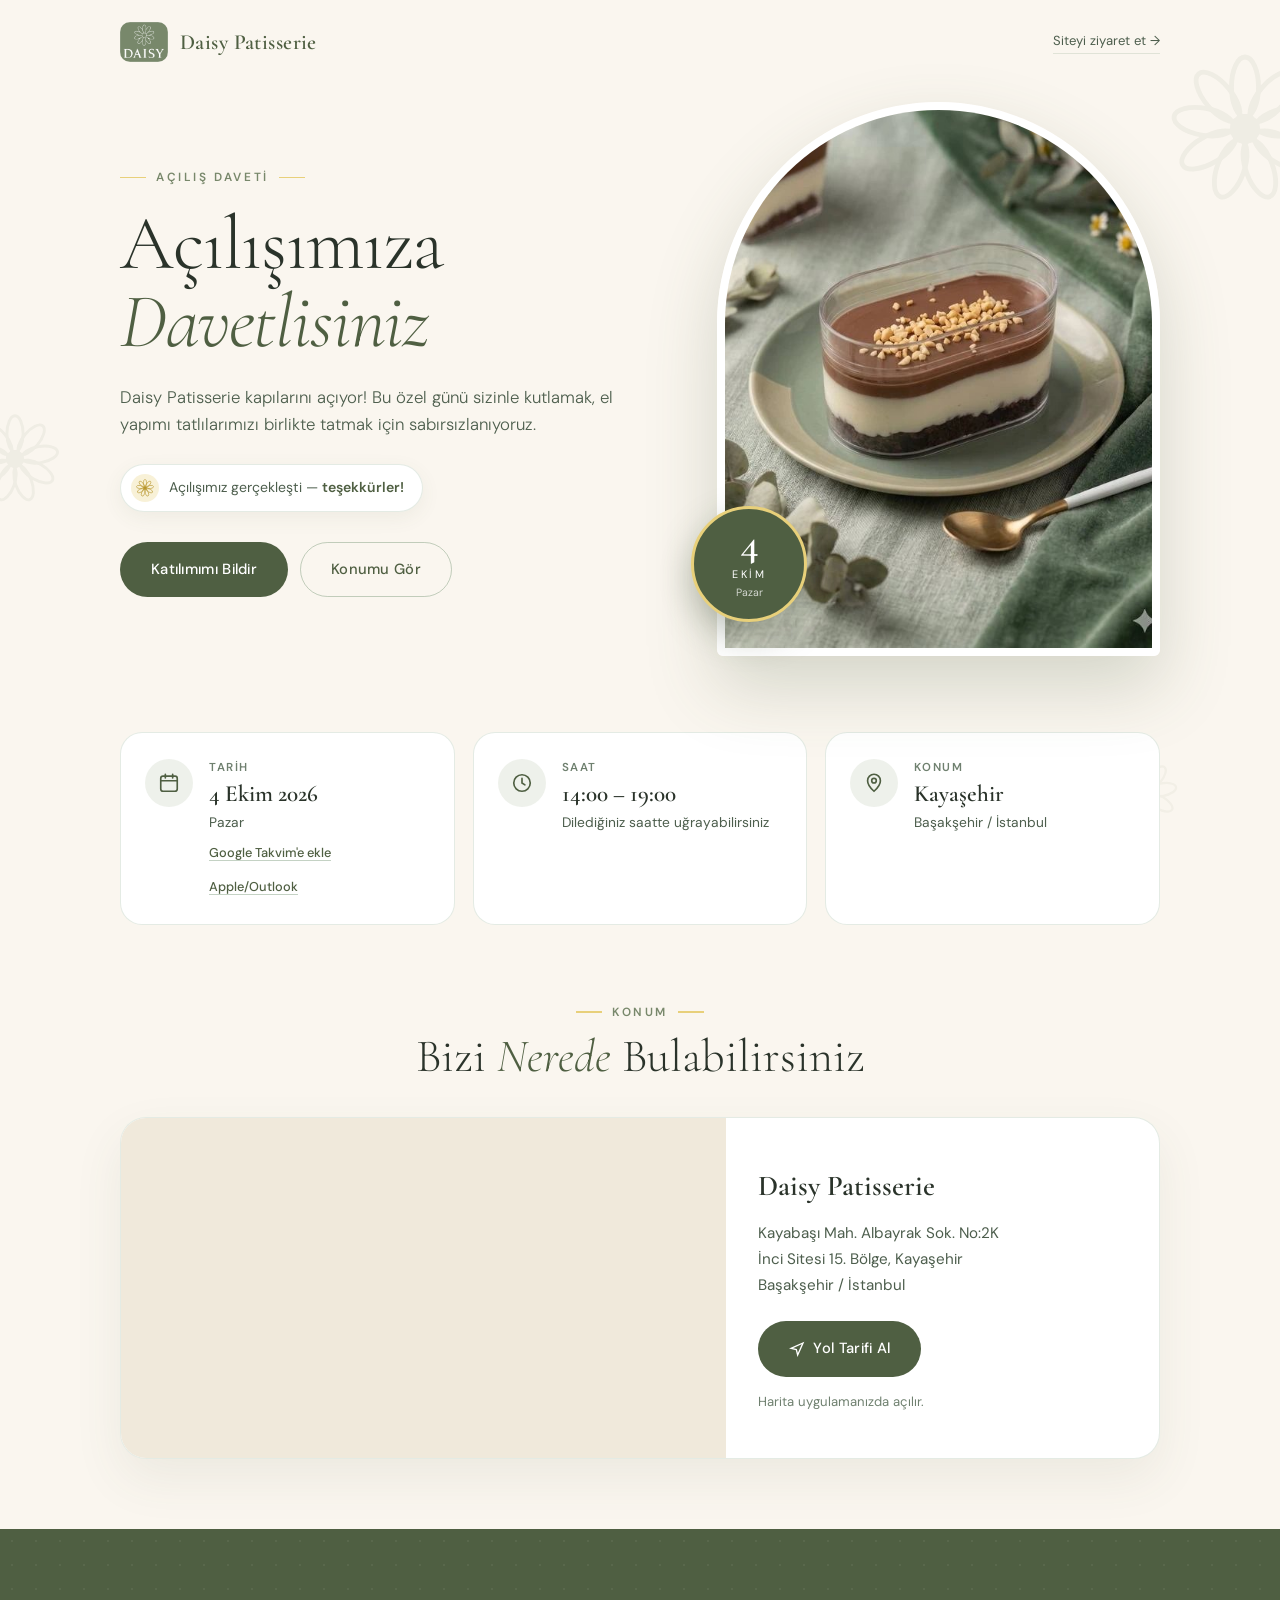
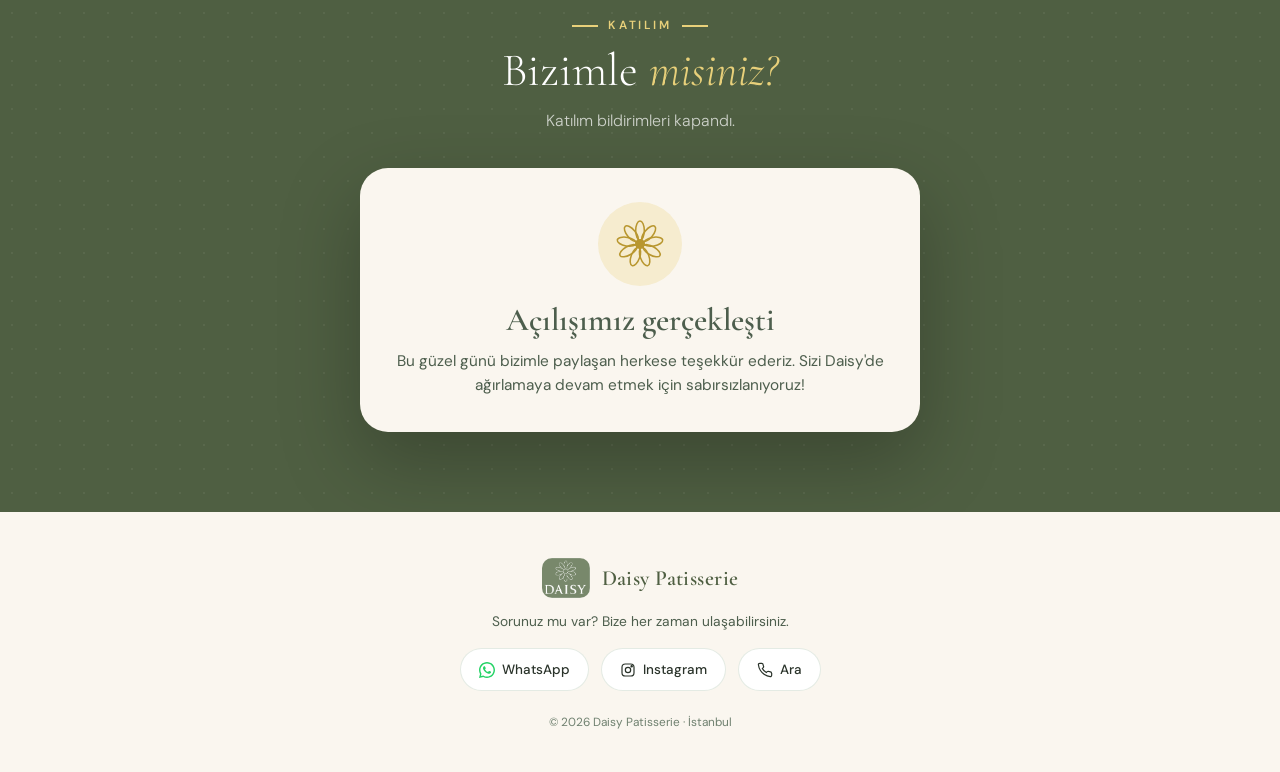
==== commit ab943e18: "Davet sayfasi kapak gorseli degistirildi (cikolatali kup tatlisi) Co-Authored-By: Claude Opus 5.5 <n" ====
--- a/davet/index.html
+++ b/davet/index.html
@@ -10,7 +10,7 @@
 <meta property="og:type" content="website">
 <meta property="og:title" content="🌼 Açılışımıza Davetlisiniz · Daisy Patisserie">
 <meta property="og:description" content="4 Ekim Pazar · 14:00 – 19:00 · Kayaşehir, Başakşehir. Katılım durumunuzu bildirmek için tıklayın.">
-<meta property="og:image" content="https://www.daisypatisserie.com/davet/kapak.jpg">
+<meta property="og:image" content="https://www.daisypatisserie.com/davet/kapak-2.jpg">
 <meta property="og:url" content="https://www.daisypatisserie.com/davet/">
 <meta name="twitter:card" content="summary_large_image">
 <link rel="icon" href="logo.png">
@@ -359,7 +359,7 @@
         </div>
       </div>
       <div class="hero-visual">
-        <div class="arch"><img src="kapak.jpg" alt="Papatyalar arasında Lotus cheesecake dilimi" width="700" height="499"></div>
+        <div class="arch"><img src="kapak-2.jpg" alt="Papatyalar arasında çikolatalı kup tatlısı" width="608" height="700"></div>
         <div class="stamp" aria-hidden="true">
           <span class="d">4</span>
           <span class="m">Ekim</span>
@@ -534,7 +534,7 @@
   </div>
 </footer>
 
-<script src="api.js"></script>
+<script src="api.js?v=2"></script>
 <script>
 (function () {
   const EVENT_START = new Date('2026-10-04T14:00:00+03:00');
@@ -652,16 +652,23 @@
     const btn = document.getElementById('submitBtn');
     btn.disabled = true; btn.textContent = 'Gönderiliyor...';
     try {
-      const ctrl = new AbortController();
-      const timer = setTimeout(() => ctrl.abort(), 20000);
-      const res = await fetch(window.DAVET_API, {
-        method: 'POST',
-        headers: { 'Content-Type': 'text/plain;charset=utf-8' },
-        body: JSON.stringify(payload),
-        signal: ctrl.signal
-      });
-      clearTimeout(timer);
-      const data = await res.json();
+      // Aynı kayıt no ile tekrar göndermek güvenli (sunucu satırı günceller), bu yüzden bir kez yeniden denenir
+      const send = async () => {
+        const ctrl = new AbortController();
+        const timer = setTimeout(() => ctrl.abort(), 20000);
+        try {
+          const res = await fetch(window.DAVET_API, {
+            method: 'POST',
+            headers: { 'Content-Type': 'text/plain;charset=utf-8' },
+            body: JSON.stringify(payload),
+            signal: ctrl.signal
+          });
+          return await res.json();
+        } finally { clearTimeout(timer); }
+      };
+      let data;
+      try { data = await send(); }
+      catch (first) { await new Promise(r => setTimeout(r, 1200)); data = await send(); }
       if (!data.ok) throw new Error(data.error || 'Kayıt yapılamadı');
       save({ id: data.id || payload.id, name: payload.name, attending: payload.attending, count: payload.count, note: payload.note });
       showDone(true);
